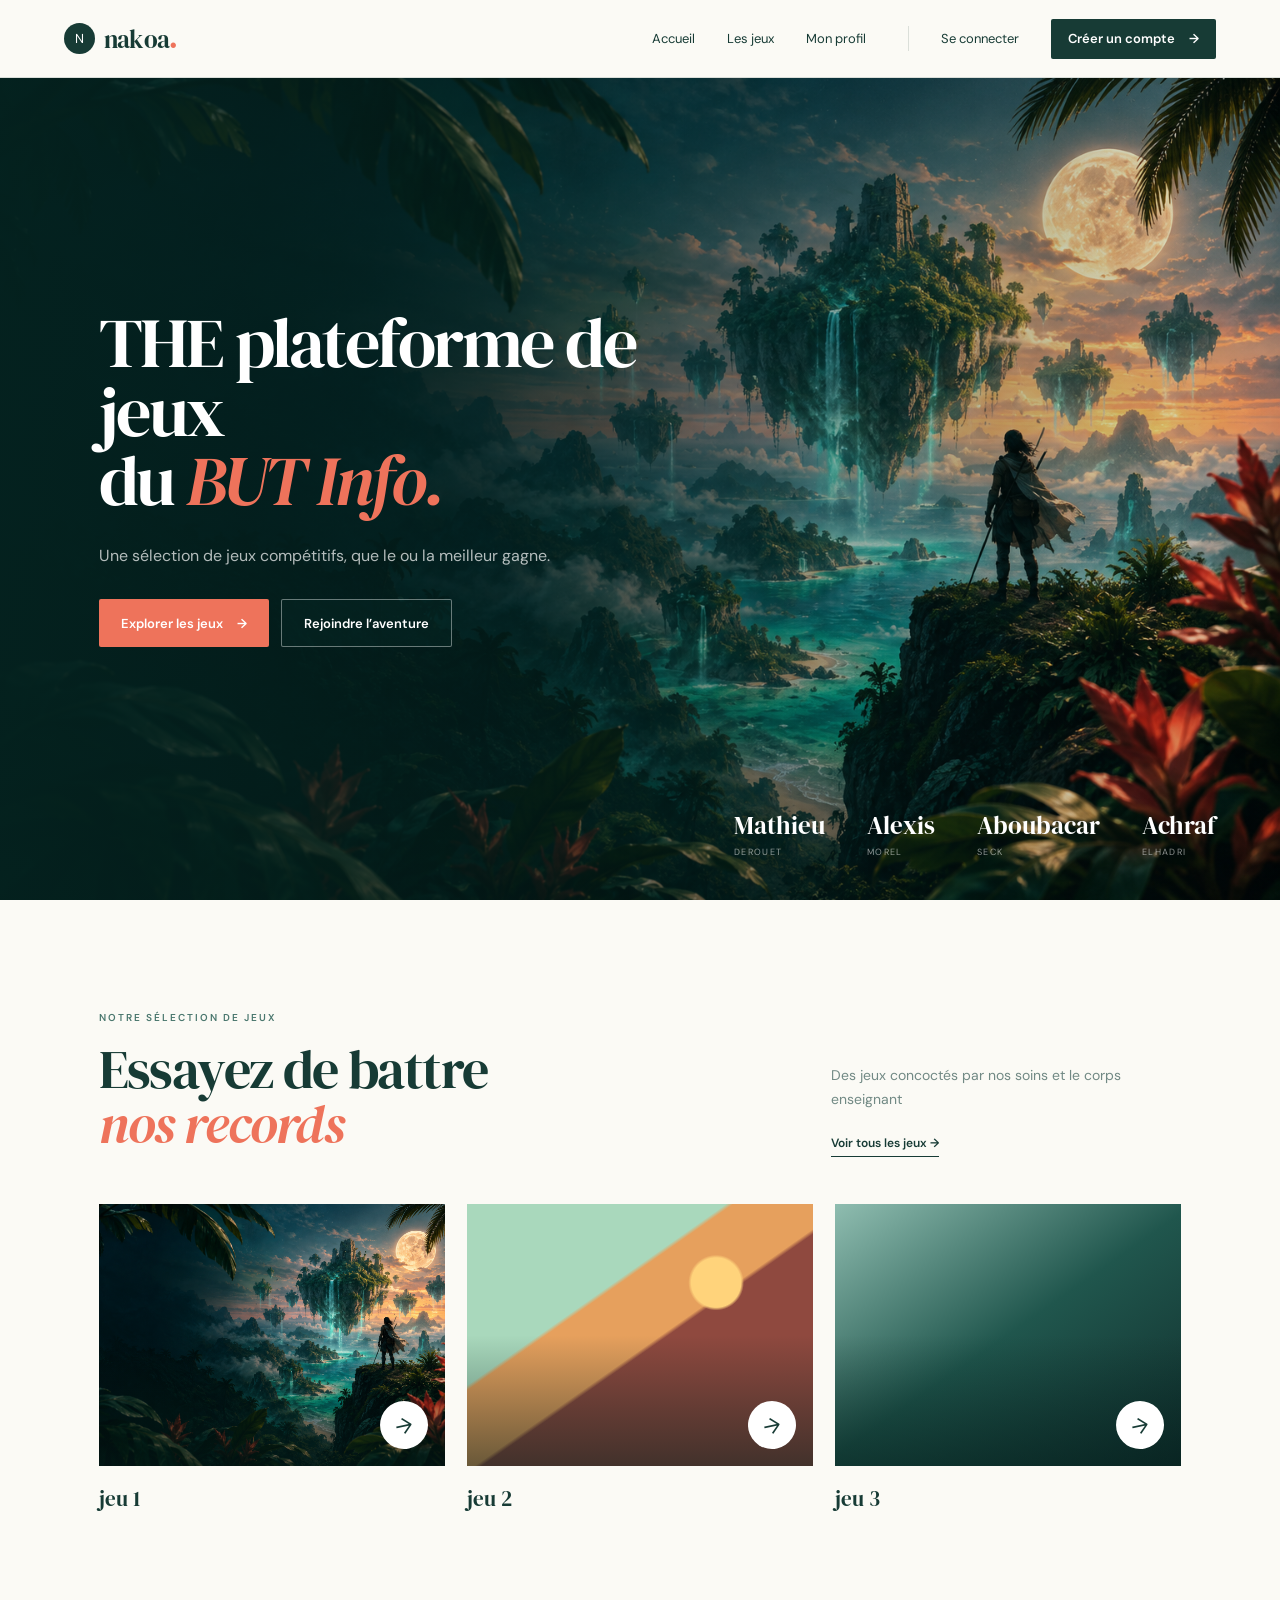
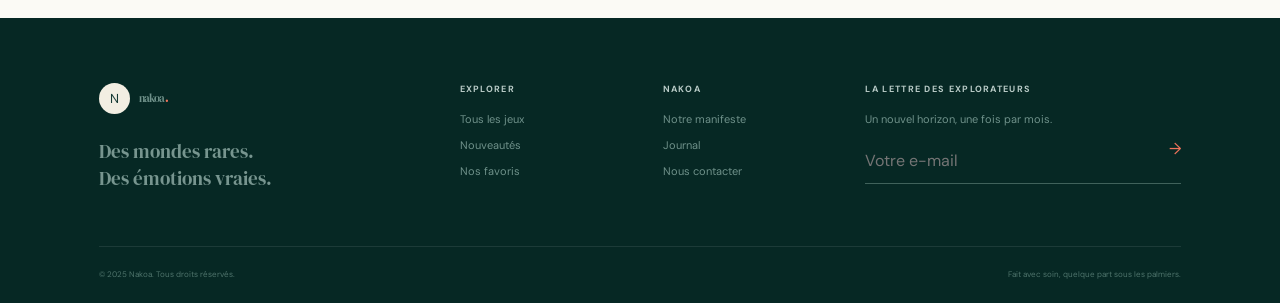
==== src/accueil.html @ 3bbb7f24 "SOIREE 25/11 -> maquette à peaufiner / changements Alexis" ====
<!DOCTYPE html>
<html lang="fr">
<head>
    <meta charset="UTF-8" />
    <meta name="viewport" content="width=device-width, initial-scale=1.0" />
    <meta name="description" content="THE plateforme de jeux" />
    <title>Nakoa — Accueil</title>
    <link rel="stylesheet" href="styles/style_bot.css" />
</head>
<body>
<header class="site-header">
    <a class="logo" href="accueil.html">
        <span class="logo-mark">N</span><span>nakoa<b>.</b></span>
    </a>
    <nav>
        <a href="accueil.html">Accueil</a>
        <a href="jeux.html">Les jeux</a>
        <a href="profile.html">Mon profil</a>
        <span class="nav-separator"></span>
        <a href="login.html">Se connecter</a>
        <a class="button small" href="register.html">Créer un compte <span>&#8594</span></a>
    </nav>
</header>
<main>
    <section class="screen home-screen" id="accueil">
        <section class="hero">
            <div class="hero-content">
                <h1>THE plateforme de jeux<br />du <em>BUT Info.</em></h1>
                <p>Une sélection de jeux compétitifs, que le ou la meilleur gagne.</p>
                <div class="actions">
                    <a class="button coral" href="jeux.html">Explorer les jeux <span>&#8594</span></a>
                    <a class="button glass" href="register.html">Rejoindre l’aventure</a>
                </div>
            </div>
            <div class="hero-stats">
                <div><strong>Mathieu</strong><span>Derouet</span></div>
                <div><strong>Alexis</strong><span>Morel</span></div>
                <div><strong>Aboubacar</strong><span>Seck</span></div>
                <div><strong>Achraf</strong><span>Elhadri</span></div>
            </div>
        </section>

        <section class="section">
            <div class="section-heading">
                <div>
                    <span class="eyebrow">Notre sélection de jeux</span>
                    <h2>Essayez de battre<br /><em>nos records </em></h2>
                </div>
                <div class="heading-note">
                    <p>Des jeux concoctés par nos soins et le corps enseignant</p>
                    <a class="text-link" href="jeux.html">Voir tous les jeux <span>→</span></a>
                </div>
            </div>
            <div class="games-grid">
                <article class="game-card">
                    <div class="game-art photo">
                        <a class="round-arrow" href="login.html">→</a>
                    </div>
                    <div class="game-info"><h3>jeu 1</h3></div>
                </article>
                <article class="game-card">
                    <div class="game-art sun">
                        <a class="round-arrow" href="login.html">→</a>
                    </div>
                    <div class="game-info"><h3>jeu 2</h3></div>
                </article>
                <article class="game-card">
                    <div class="game-art valley">
                        <a class="round-arrow" href="login.html">→</a>
                    </div>
                    <div class="game-info"><h3>jeu 3</h3></div>
                </article>
            </div>
        </section>


        <footer>
            <div class="footer-grid">
                <div><a class="logo footer-logo" href="#accueil"><span class="logo-mark">N</span><span>nakoa<b>.</b></span></a><p>Des mondes rares.<br />Des émotions vraies.</p></div>
                <div><strong>Explorer</strong><a href="jeux.html">Tous les jeux</a><a href="jeux.html">Nouveautés</a><a href="jeux.html">Nos favoris</a></div>
                <div><strong>Nakoa</strong><a href="accueil.html">Notre manifeste</a><a href="accueil.html">Journal</a><a href="mailto:bonjour@nakoa.fr">Nous contacter</a></div>
                <div class="newsletter"><strong>La lettre des explorateurs</strong><p>Un nouvel horizon, une fois par mois.</p><label><input type="email" placeholder="Votre e-mail" /><span>→</span></label></div>
            </div>
            <div class="footer-bottom"><span>© 2025 Nakoa. Tous droits réservés.</span><span>Fait avec soin, quelque part sous les palmiers.</span></div>
        </footer>
    </section>
</main>
</body>
</html>
---- src/styles/style_bot.css ----
@import url('https://fonts.googleapis.com/css2?family=DM+Sans:wght@400;500;600&family=DM+Serif+Display:ital@0;1&display=swap');

:root {
    --ink: #173b35;
    --deep: #082f2b;
    --paper: #fbfaf5;
    --sand: #f2eee2;
    --coral: #ee735b;
    --muted: #718984;
    --line: rgba(23, 59, 53, .14);
}

* {
    box-sizing: border-box;
}

html {
    scroll-behavior: smooth;
}

body {
    margin: 0;
    background: var(--paper);
    color: var(--ink);
    font-family: "DM Sans", sans-serif;
}

a {
    color: inherit;
    text-decoration: none;
}

button,
input {
    font: inherit;
}

h1,
h2,
h3,
p {
    margin: 0;
}

em {
    color: var(--coral);
    font-style: italic;
    font-weight: 400;
}

.menu-toggle {
    position: fixed;
    opacity: 0;
    pointer-events: none;
}

.site-header {
    height: 78px;
    padding: 0 clamp(24px, 5vw, 76px);
    display: flex;
    align-items: center;
    justify-content: space-between;
    border-bottom: 1px solid var(--line);
    background: rgba(251, 250, 245, .96);
    backdrop-filter: blur(14px);
    position: fixed;
    z-index: 100;
    inset: 0 0 auto;
}

.logo {
    display: inline-flex;
    align-items: center;
    gap: 9px;
    font: 25px "DM Serif Display";
    letter-spacing: -.8px;
}

.logo b {
    color: var(--coral);
}

.logo-mark {
    width: 31px;
    height: 31px;
    border-radius: 50%;
    display: grid;
    place-items: center;
    background: var(--ink);
    color: white;
    font: 13px "DM Sans";
}

.site-header nav {
    display: flex;
    align-items: center;
    gap: 32px;
    font-size: 13px;
}

.site-header nav a:hover {
    color: var(--coral);
}

.nav-separator {
    height: 25px;
    width: 1px;
    background: var(--line);
    margin-left: 10px;
}

.menu-button {
    display: none;
    width: 38px;
    height: 38px;
    padding: 9px;
    flex-direction: column;
    justify-content: center;
    gap: 5px;
}

.menu-button span {
    height: 1px;
    background: var(--ink);
    width: 100%;
}

main {
    padding-top: 78px;
}

.screen {
    display: flex;
    min-height: calc(100vh - 78px);
    flex-direction: column;
    align-items: center;
    justify-content: center;
}

.screen:target {
    display: block;
}

body:not(:has(.screen:target)) #accueil {
    display: block;
}

.button {
    min-height: 48px;
    padding: 0 22px;
    display: inline-flex;
    align-items: center;
    justify-content: center;
    gap: 14px;
    border: 0;
    border-radius: 2px;
    font-size: 13px;
    font-weight: 600;
    transition: .2s;
}

.button:hover {
    transform: translateY(-2px);
}

.button.small {
    min-height: 40px;
    background: var(--ink);
    color: white;
    padding: 0 17px;
}

.button.coral {
    background: var(--coral);
    color: white;
}

.button.glass {
    border: 1px solid rgba(255, 255, 255, .4);
    background: rgba(8, 47, 43, .28);
    color: white;
}

.button.sand {
    background: var(--sand);
}

.button.dark {
    background: var(--ink);
    color: white;
    width: 100%;
}

.button.outline {
    border: 1px solid var(--line);
}

.eyebrow {
    display: inline-block;
    color: #4a776e;
    font-size: 10px;
    font-weight: 600;
    letter-spacing: 2px;
    text-transform: uppercase;
}

.eyebrow.pale {
    color: #afd1c5;
}

.hero {
    height: calc(100vh - 78px);
    min-height: 650px;
    max-height: 830px;
    position: relative;
    display: flex;
    align-items: center;
    color: white;
    background: linear-gradient(90deg, rgba(4, 34, 31, .95), rgba(4, 34, 31, .46) 55%, rgba(4, 34, 31, .08)), url("/src/assets/nakoa-world.png") center/cover;
}

.hero-content {
    width: min(720px, 75%);
    padding-left: clamp(30px, 7.7vw, 118px);
    margin-top: -45px;
}

.hero h1,
.catalog-title h1,
.auth-form h1,
.logout-screen h1 {
    margin-top: 22px;
    font: clamp(50px, 5.5vw, 84px)/.98 "DM Serif Display";
    letter-spacing: -2.5px;
}

.hero-content>p {
    max-width: 520px;
    margin: 27px 0 30px;
    color: rgba(255, 255, 255, .7);
    line-height: 1.7;
}

.actions {
    display: flex;
    gap: 12px;
}

.hero-stats {
    position: absolute;
    right: clamp(25px, 5vw, 78px);
    bottom: 42px;
    display: flex;
    gap: 42px;
}

.hero-stats div {
    display: flex;
    flex-direction: column;
}

.hero-stats strong {
    font: 25px "DM Serif Display";
}

.hero-stats span {
    margin-top: 4px;
    color: rgba(255, 255, 255, .55);
    font-size: 9px;
    letter-spacing: 1.3px;
    text-transform: uppercase;
}

.section {
    padding: 105px clamp(30px, 7.7vw, 118px);
}

.section-heading {
    display: flex;
    align-items: end;
    justify-content: space-between;
    gap: 40px;
    margin-bottom: 52px;
}

.section-heading h2,
.manifesto h2 {
    margin-top: 16px;
    font: clamp(42px, 4.2vw, 64px)/1.02 "DM Serif Display";
    letter-spacing: -1.6px;
}

.heading-note {
    width: 350px;
}

.heading-note p {
    color: var(--muted);
    font-size: 14px;
    line-height: 1.65;
    margin-bottom: 20px;
}

.text-link {
    padding-bottom: 5px;
    border-bottom: 1px solid var(--ink);
    font-size: 12px;
    font-weight: 600;
}

.games-grid {
    display: grid;
    grid-template-columns: repeat(3, 1fr);
    gap: 22px;
}

.game-art {
    aspect-ratio: 1.32;
    position: relative;
    overflow: hidden;
    background-position: center;
    background-size: cover;
}

.game-art.photo {
    background-image: url("/src/assets/nakoa-world.png");
}

.game-art.sun {
    background: radial-gradient(circle at 72% 30%, #ffd37b 0 8%, transparent 9%), linear-gradient(145deg, #a9d8bc 0 36%, #e6a05d 37% 53%, #8f493f 54%);
}

.game-art.valley {
    background: linear-gradient(145deg, #8fbdb0, #20564d 50%, #102d2b);
}

.game-art.coral-art {
    background: radial-gradient(circle at 50% 35%, #f4d499, transparent 22%), linear-gradient(150deg, #65b9ad, #0a4a52);
}

.game-art.night {
    background: radial-gradient(circle at 70% 25%, #e5d7a5 0 10%, transparent 11%), linear-gradient(145deg, #383761, #102d42 65%, #071d28);
}

.game-art.canopy {
    background: radial-gradient(circle at 60% 60%, #e7c578 0 8%, transparent 9%), linear-gradient(135deg, #79a96e, #164e40 57%, #082d2b);
}

.game-art:after {
    content: "";
    position: absolute;
    inset: 50% 0 0;
    background: linear-gradient(transparent, rgba(3, 30, 27, .55));
}

.tag {
    position: absolute;
    z-index: 2;
    top: 15px;
    left: 15px;
    padding: 7px 10px;
    background: rgba(7, 45, 40, .55);
    color: white;
    font-size: 9px;
    letter-spacing: 1px;
    text-transform: uppercase;
}

.heart {
    position: absolute;
    z-index: 2;
    right: 15px;
    top: 15px;
    color: white;
    font-size: 23px;
}

.round-arrow {
    position: absolute;
    z-index: 3;
    right: 17px;
    bottom: 17px;
    width: 48px;
    height: 48px;
    border-radius: 50%;
    display: grid;
    place-items: center;
    background: white;
    color: var(--ink);
    font-size: 22px;
    transform: rotate(-12deg);
}

.game-info {
    padding-top: 18px;
    display: flex;
    justify-content: space-between;
}

.game-info h3 {
    font: 21px "DM Serif Display";
}

.game-info p {
    margin-top: 7px;
    color: #78908b;
    font-size: 10px;
}

.game-info>strong {
    color: var(--coral);
    font-size: 11px;
}

.manifesto {
    padding: 110px clamp(30px, 7.7vw, 118px);
    display: grid;
    grid-template-columns: .9fr 1.1fr;
    gap: 9vw;
    background: var(--deep);
    color: white;
}

.manifesto>div:first-child>p {
    max-width: 480px;
    margin: 25px 0 30px;
    color: #94b5ae;
    font-size: 14px;
    line-height: 1.7;
}

.values {
    display: grid;
    grid-template-columns: repeat(3, 1fr);
    border-left: 1px solid rgba(255, 255, 255, .13);
}

.values article {
    min-height: 300px;
    padding: 15px 25px;
    display: flex;
    flex-direction: column;
    border-right: 1px solid rgba(255, 255, 255, .13);
}

.values small {
    color: #76978f;
}

.values b {
    margin: auto 0 20px;
    color: var(--coral);
    font-size: 23px;
}

.values h3 {
    font: 19px "DM Serif Display";
    margin-bottom: 9px;
}

.values p {
    color: #789a94;
    font-size: 11px;
    line-height: 1.6;
}

footer {
    padding: 65px clamp(30px, 7.7vw, 118px) 24px;
    background: #062824;
    color: white;
}

.footer-grid {
    display: grid;
    grid-template-columns: 1.4fr .7fr .7fr 1.4fr;
    gap: 45px;
    padding-bottom: 55px;
}

.footer-grid>div {
    display: flex;
    flex-direction: column;
    align-items: start;
    gap: 12px;
}

.footer-logo .logo-mark {
    background: var(--sand);
    color: var(--ink);
}

.footer-grid>div:first-child p {
    margin-top: 12px;
    color: #77958f;
    font: 19px/1.4 "DM Serif Display";
}

.footer-grid strong {
    margin-bottom: 5px;
    color: #b9cbc7;
    font-size: 9px;
    letter-spacing: 1.3px;
    text-transform: uppercase;
}

.footer-grid a,
.footer-grid p {
    color: #6f918a;
    font-size: 11px;
}

.newsletter label {
    width: 100%;
    display: flex;
    border-bottom: 1px solid #40625b;
}

.newsletter input {
    flex: 1;
    padding: 12px 0;
    border: 0;
    outline: 0;
    background: transparent;
    color: white;
}

.newsletter label span {
    color: var(--coral);
}

.footer-bottom {
    padding-top: 22px;
    border-top: 1px solid rgba(255, 255, 255, .09);
    display: flex;
    justify-content: space-between;
    color: #4f746c;
    font-size: 8px;
}

.catalog-head {
    padding: 78px clamp(30px, 7.7vw, 118px);
}

.catalog-title {
    display: flex;
    justify-content: space-between;
    align-items: end;
    margin: 17px 0 48px;
}

.catalog-title h1 {
    font-size: clamp(48px, 5vw, 74px);
}

.catalog-title p {
    width: 410px;
    color: var(--muted);
    font-size: 14px;
    line-height: 1.7;
}

.search-box {
    height: 70px;
    border-block: 1px solid var(--line);
    display: flex;
    align-items: center;
    gap: 14px;
}

.search-box input {
    flex: 1;
    border: 0;
    outline: 0;
    background: transparent;
}

.search-box small {
    color: var(--muted);
    text-transform: uppercase;
    letter-spacing: 1px;
}

.catalog>input {
    position: absolute;
    opacity: 0;
}

.filters {
    display: flex;
    gap: 9px;
    padding: 25px 0 45px;
}

.filters label {
    padding: 9px 15px;
    border: 1px solid var(--line);
    color: #63807a;
    font-size: 11px;
    cursor: pointer;
}

#all:checked~.filters label[for=all],
#adventure:checked~.filters label[for=adventure],
#strategy:checked~.filters label[for=strategy],
#arcade:checked~.filters label[for=arcade] {
    background: var(--ink);
    color: white;
}

.catalog-grid {
    row-gap: 55px;
}

#adventure:checked~.catalog-grid .game-card:not(.adventure),
#strategy:checked~.catalog-grid .game-card:not(.strategy),
#arcade:checked~.catalog-grid .game-card:not(.arcade) {
    display: none;
}

.auth-screen:target {
    display: grid;
    grid-template-columns: minmax(390px, 44%) 1fr;
}

.auth-image {
    min-height: calc(100vh - 78px);
    padding: 55px;
    display: flex;
    align-items: end;
    color: white;
    background: linear-gradient(0deg, rgba(3, 35, 31, .9), rgba(5, 39, 35, .08) 70%), url("/src/assets/nakoa-world.png") center/cover;
}

.auth-image blockquote {
    margin: 15px 0;
    font: clamp(34px, 3vw, 48px)/1.08 "DM Serif Display";
}

.auth-image>div>span {
    color: var(--coral);
}

.auth-image p {
    color: rgba(255, 255, 255, .65);
    font-size: 12px;
}

.register-image {
    background-position: 65% center;
}

.auth-panel {
    position: relative;
    display: grid;
    place-items: center;
    padding: 55px;
}

.close {
    position: absolute;
    right: 38px;
    top: 30px;
    width: 42px;
    height: 42px;
    border: 1px solid var(--line);
    border-radius: 50%;
    display: grid;
    place-items: center;
    font-size: 24px;
}

.auth-form {
    width: min(440px, 100%);
}

.auth-form h1 {
    margin: 18px 0;
    font-size: clamp(42px, 4vw, 62px);
}

.auth-form>p {
    margin-bottom: 28px;
    color: var(--muted);
    font-size: 13px;
    line-height: 1.65;
}

.auth-form form {
    display: flex;
    flex-direction: column;
    gap: 17px;
}

.auth-form form>label {
    font-size: 10px;
    font-weight: 600;
    letter-spacing: 1.1px;
    text-transform: uppercase;
}

.field {
    height: 49px;
    margin-top: 8px;
    padding: 0 15px;
    display: flex;
    align-items: center;
    gap: 11px;
    border: 1px solid var(--line);
    background: white;
}

.field i {
    color: #91a39f;
    font-style: normal;
}

.field input {
    flex: 1;
    border: 0;
    outline: 0;
}

.form-row {
    display: flex;
    justify-content: space-between;
    align-items: center;
    font-size: 10px;
}

.check {
    display: flex;
    align-items: center;
    gap: 8px !important;
    color: var(--muted);
    font-size: 10px !important;
    font-weight: 400 !important;
    letter-spacing: 0 !important;
    text-transform: none !important;
}

.check input {
    accent-color: var(--ink);
}

.terms {
    line-height: 1.5;
}

.switch {
    margin-top: 24px;
    padding-top: 22px;
    border-top: 1px solid var(--line);
    text-align: center;
    color: var(--muted);
    font-size: 11px;
}

.switch a {
    color: var(--ink);
    font-weight: 600;
}

.profile-cover {
    height: 205px;
    background: linear-gradient(90deg, rgba(6, 45, 40, .7), transparent), url("/src/assets/nakoa-world.png") center 48%/cover;
}

.profile-summary {
    padding: 0 clamp(30px, 7.7vw, 118px);
    min-height: 145px;
    display: flex;
    align-items: center;
    gap: 22px;
    border-bottom: 1px solid var(--line);
}

.avatar {
    width: 92px;
    height: 92px;
    margin-top: -42px;
    position: relative;
    display: grid;
    place-items: center;
    border: 5px solid var(--paper);
    border-radius: 50%;
    background: var(--coral);
    color: white;
    font: 24px "DM Serif Display";
}

.avatar span {
    position: absolute;
    right: 4px;
    bottom: 10px;
    width: 13px;
    height: 13px;
    border: 3px solid var(--paper);
    border-radius: 50%;
    background: #49a977;
}

.profile-summary small {
    color: #4a776e;
    font-size: 9px;
    letter-spacing: 1px;
    text-transform: uppercase;
}

.profile-summary h1 {
    font: 34px "DM Serif Display";
}

.profile-summary p {
    margin-top: 5px;
    color: var(--muted);
    font-size: 11px;
}

.profile-summary .button {
    margin-left: auto;
}

.profile-layout {
    padding: 70px clamp(30px, 7.7vw, 118px);
    display: grid;
    grid-template-columns: 1fr 290px;
    gap: 70px;
}

.profile-title {
    display: flex;
    justify-content: space-between;
    align-items: end;
    margin-bottom: 25px;
}

.profile-title h2 {
    margin-top: 10px;
    font: 31px "DM Serif Display";
}

.continue-card {
    min-height: 220px;
    display: grid;
    grid-template-columns: 47% 1fr;
    border: 1px solid var(--line);
    background: white;
}

.continue-image {
    position: relative;
    background: url("/src/assets/nakoa-world.png") center/cover;
}

.continue-card>div:last-child {
    padding: 35px;
}

.continue-card small {
    color: var(--coral);
    font-size: 9px;
    text-transform: uppercase;
}

.continue-card h3 {
    margin: 11px 0 5px;
    font: 27px "DM Serif Display";
}

.continue-card p {
    color: var(--muted);
    font-size: 11px;
}

.progress {
    display: block;
    height: 3px;
    margin: 34px 0 8px;
    background: #e6e9e3;
}

.progress i {
    display: block;
    width: 64%;
    height: 100%;
    background: var(--coral);
}

.continue-card em {
    font: 9px "DM Sans";
    color: var(--muted);
}

.saved-title {
    margin-top: 55px;
}

.saved-grid {
    display: grid;
    grid-template-columns: repeat(3, 1fr);
    gap: 18px;
}

.profile-layout aside {
    padding-left: 35px;
    border-left: 1px solid var(--line);
}

.profile-layout aside>h3 {
    margin-bottom: 25px;
    font: 23px "DM Serif Display";
}

.stats {
    display: grid;
    grid-template-columns: 1fr 1fr;
    border: 1px solid var(--line);
}

.stats div {
    height: 100px;
    padding: 20px;
    display: flex;
    flex-direction: column;
    border-bottom: 1px solid var(--line);
}

.stats div:nth-child(odd) {
    border-right: 1px solid var(--line);
}

.stats div:nth-child(n+3) {
    border-bottom: 0;
}

.stats strong {
    font: 25px "DM Serif Display";
}

.stats span {
    margin-top: auto;
    color: var(--muted);
    font-size: 9px;
}

.badge {
    margin-top: 25px;
    padding: 20px;
    display: flex;
    align-items: center;
    gap: 14px;
    background: #edf1e8;
}

.badge>b {
    width: 45px;
    height: 45px;
    border-radius: 50%;
    display: grid;
    place-items: center;
    background: var(--ink);
    color: white;
}

.badge small {
    font-size: 7px;
    letter-spacing: 1px;
}

.badge div strong {
    display: block;
    margin: 4px 0;
    font: 16px "DM Serif Display";
}

.badge p {
    color: var(--muted);
    font-size: 9px;
}

.logout-link {
    display: block;
    margin-top: 30px;
    color: #a15b4d;
    font-size: 11px;
}

.logout-screen:target {
    display: grid;
    place-items: center;
    padding: 50px 20px;
    text-align: center;
    background: radial-gradient(circle at 50% 20%, #e4eee5, transparent 36%);
}

.logout-screen>div {
    max-width: 530px;
}

.success {
    width: 68px;
    height: 68px;
    margin: 0 auto 25px;
    border-radius: 50%;
    display: grid;
    place-items: center;
    background: var(--ink);
    color: white;
    font-size: 28px;
}

.logout-screen h1 {
    margin: 17px 0 22px;
    font-size: clamp(46px, 5vw, 66px);
}

.logout-screen p {
    margin: 0 auto 28px;
    color: var(--muted);
    font-size: 13px;
    line-height: 1.7;
}

.logout-screen .button {
    width: 220px;
    margin-bottom: 23px;
}

.back-home {
    display: block;
    width: max-content;
    margin: auto;
}

@media (max-width: 900px) {
    .site-header nav {
        gap: 17px;
    }

    .manifesto {
        grid-template-columns: 1fr;
    }

    .profile-layout {
        grid-template-columns: 1fr;
    }

    .profile-layout aside {
        padding-left: 0;
        border-left: 0;
    }

    .footer-grid {
        grid-template-columns: 1fr 1fr;
    }
}

@media (max-width: 700px) {
    .site-header {
        height: 68px;
    }

    .site-header nav {
        display: none;
        position: absolute;
        top: 68px;
        left: 0;
        right: 0;
        padding: 25px;
        flex-direction: column;
        align-items: stretch;
        background: var(--paper);
        box-shadow: 0 15px 30px rgba(10, 40, 35, .1);
    }

    .menu-button {
        display: flex;
    }

    .menu-toggle:checked~.site-header nav {
        display: flex;
    }

    .nav-separator {
        display: none;
    }

    main {
        padding-top: 68px;
    }

    .screen {
        min-height: calc(100vh - 68px);
    }

    .hero {
        height: 760px;
        min-height: 0;
        background: linear-gradient(0deg, rgba(4, 34, 31, .95), rgba(4, 34, 31, .15)), url("/src/assets/nakoa-world.png") center/cover;
    }

    .hero-content {
        width: 100%;
        padding: 0 24px;
        margin-top: 80px;
    }

    .hero h1 {
        font-size: 49px;
    }

    .actions {
        flex-direction: column;
    }

    .hero-stats {
        left: 24px;
        right: 24px;
        gap: 10px;
        justify-content: space-between;
    }

    .section {
        padding: 75px 24px;
    }

    .section-heading,
    .catalog-title {
        align-items: start;
        flex-direction: column;
    }

    .heading-note,
    .catalog-title p {
        width: auto;
    }

    .games-grid {
        grid-template-columns: 1fr;
    }

    .manifesto {
        padding: 75px 24px;
    }

    .values {
        grid-template-columns: 1fr;
        border-left: 0;
    }

    .values article {
        min-height: 180px;
        border-right: 0;
        border-bottom: 1px solid rgba(255, 255, 255, .13);
    }

    .values b {
        margin: 30px 0 15px;
    }

    .footer-grid {
        grid-template-columns: 1fr 1fr;
    }

    .footer-grid>div:first-child,
    .newsletter {
        grid-column: 1/-1;
    }

    .footer-bottom {
        flex-direction: column;
        gap: 8px;
    }

    .catalog-head {
        padding: 60px 24px;
    }

    .catalog-title h1 {
        font-size: 48px;
    }

    .filters {
        overflow: auto;
    }

    .auth-screen:target {
        grid-template-columns: 1fr;
    }

    .auth-image {
        display: none;
    }

    .auth-panel {
        padding: 85px 24px 45px;
    }

    .profile-cover {
        height: 155px;
    }

    .profile-summary {
        padding: 0 24px 25px;
        align-items: start;
        flex-wrap: wrap;
    }

    .profile-summary>div:nth-child(2) {
        padding-top: 18px;
    }

    .profile-summary .button {
        width: 100%;
        margin: 0;
    }

    .profile-layout {
        padding: 55px 24px;
    }

    .continue-card {
        grid-template-columns: 1fr;
    }

    .continue-image {
        min-height: 210px;
    }

    .saved-grid {
        grid-template-columns: 1fr;
    }
}
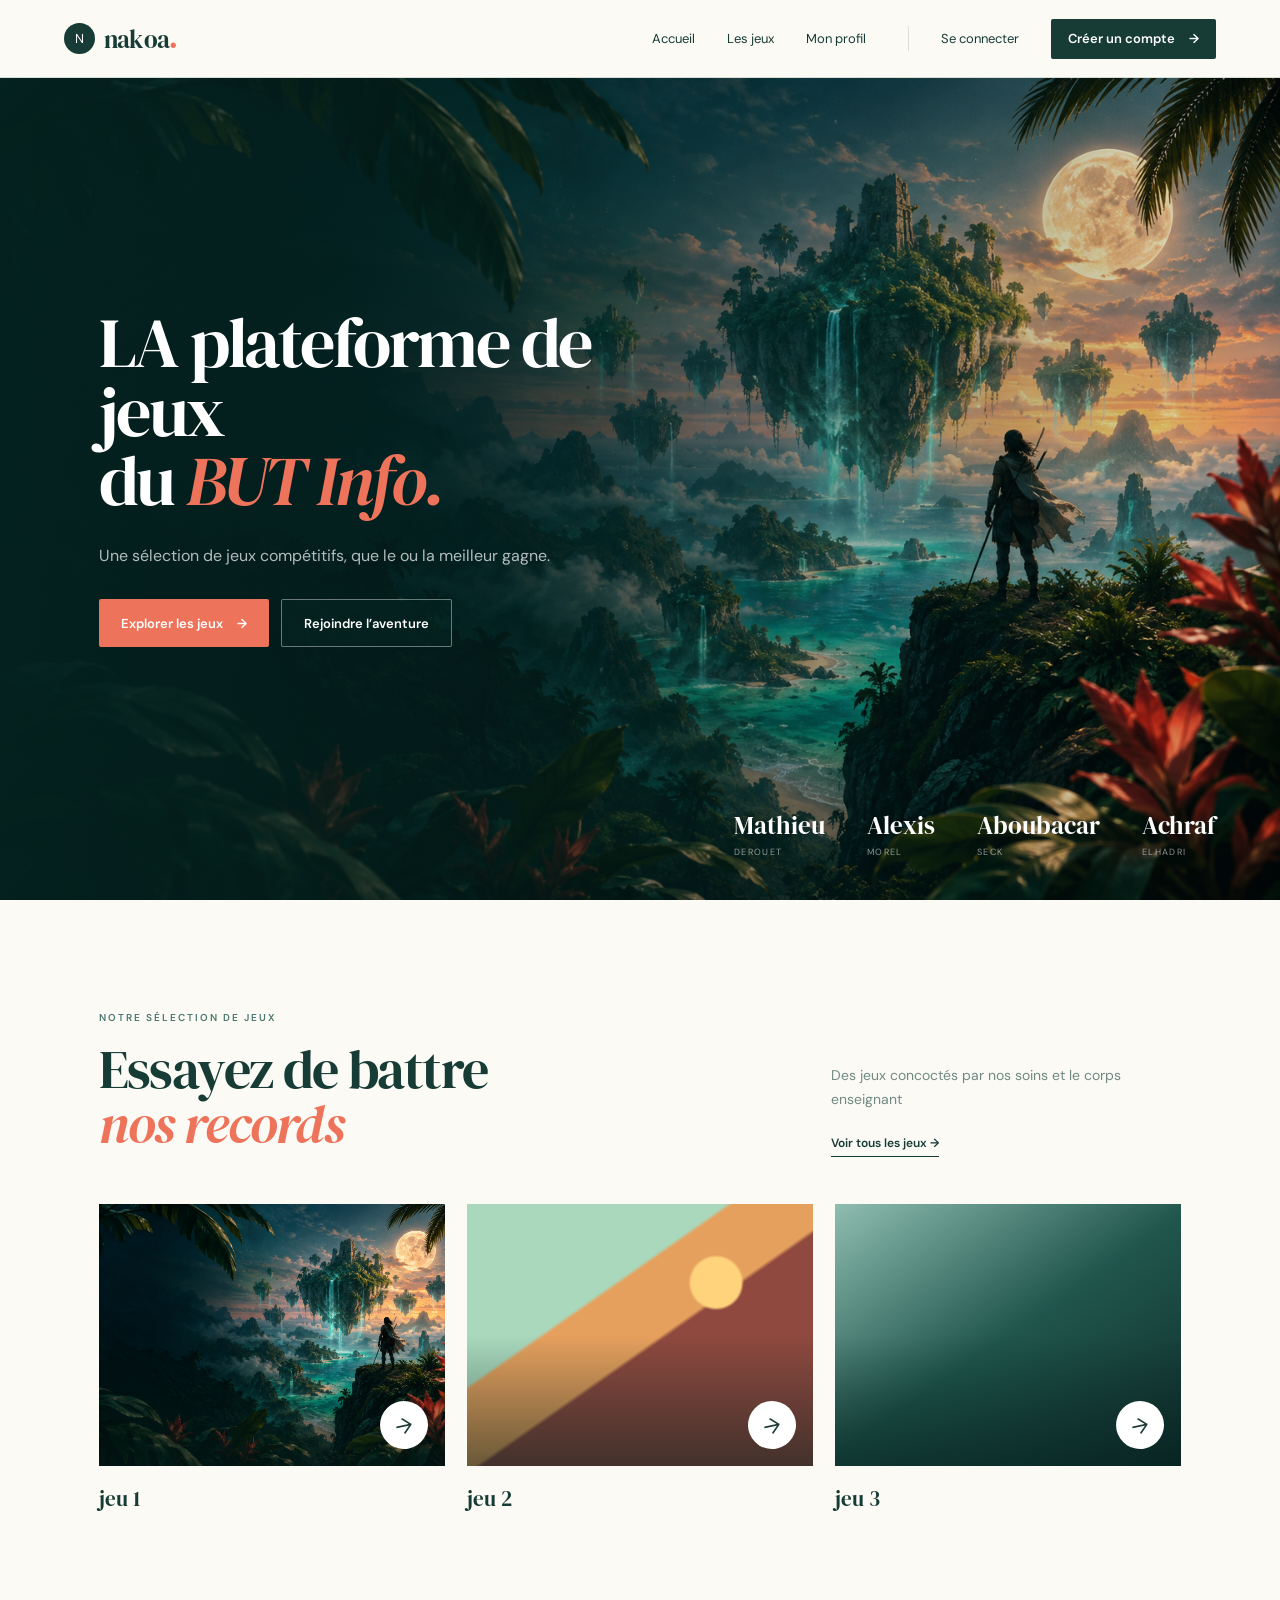
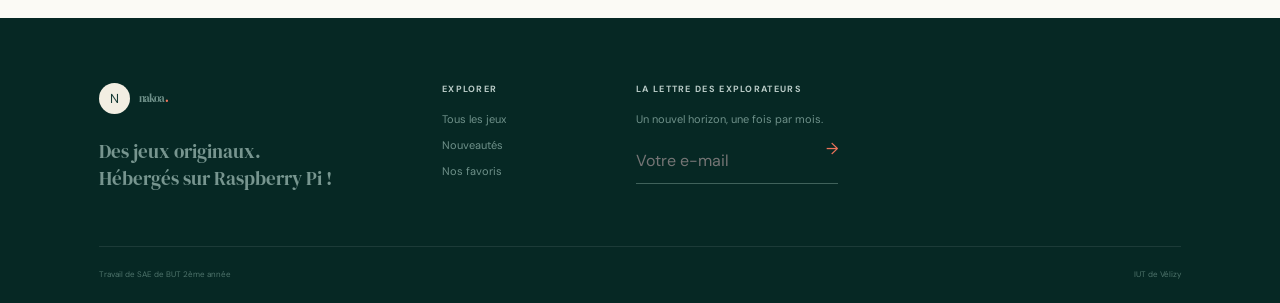
==== commit 440d673d: "complétion de la page d'acceuil et début de la page de jeux" ====
--- a/src/accueil.html
+++ b/src/accueil.html
@@ -25,7 +25,7 @@
     <section class="screen home-screen" id="accueil">
         <section class="hero">
             <div class="hero-content">
-                <h1>THE plateforme de jeux<br />du <em>BUT Info.</em></h1>
+                <h1>LA plateforme de jeux<br />du <em>BUT Info.</em></h1>
                 <p>Une sélection de jeux compétitifs, que le ou la meilleur gagne.</p>
                 <div class="actions">
                     <a class="button coral" href="jeux.html">Explorer les jeux <span>&#8594</span></a>
@@ -76,12 +76,11 @@
 
         <footer>
             <div class="footer-grid">
-                <div><a class="logo footer-logo" href="#accueil"><span class="logo-mark">N</span><span>nakoa<b>.</b></span></a><p>Des mondes rares.<br />Des émotions vraies.</p></div>
+                <div><a class="logo footer-logo" href="accueil.html"><span class="logo-mark">N</span><span>nakoa<b>.</b></span></a><p>Des jeux originaux.<br />Hébergés sur Raspberry Pi !</p></div>
                 <div><strong>Explorer</strong><a href="jeux.html">Tous les jeux</a><a href="jeux.html">Nouveautés</a><a href="jeux.html">Nos favoris</a></div>
-                <div><strong>Nakoa</strong><a href="accueil.html">Notre manifeste</a><a href="accueil.html">Journal</a><a href="mailto:bonjour@nakoa.fr">Nous contacter</a></div>
                 <div class="newsletter"><strong>La lettre des explorateurs</strong><p>Un nouvel horizon, une fois par mois.</p><label><input type="email" placeholder="Votre e-mail" /><span>→</span></label></div>
             </div>
-            <div class="footer-bottom"><span>© 2025 Nakoa. Tous droits réservés.</span><span>Fait avec soin, quelque part sous les palmiers.</span></div>
+            <div class="footer-bottom"><span>Travail de SAE de BUT 2ème année</span>IUT de Vélizy</div>
         </footer>
     </section>
 </main>
--- a/src/styles/style_bot.css
+++ b/src/styles/style_bot.css
@@ -324,6 +324,7 @@
 
 .game-art.photo {
     background-image: url("/src/assets/nakoa-world.png");
+
 }
 
 .game-art.sun {
@@ -628,6 +629,9 @@
     display: flex;
     align-items: end;
     color: white;
+    position: fixed;
+    width: 100%;
+    z-index: -1;
     background: linear-gradient(0deg, rgba(3, 35, 31, .9), rgba(5, 39, 35, .08) 70%), url("/src/assets/nakoa-world.png") center/cover;
 }
 
